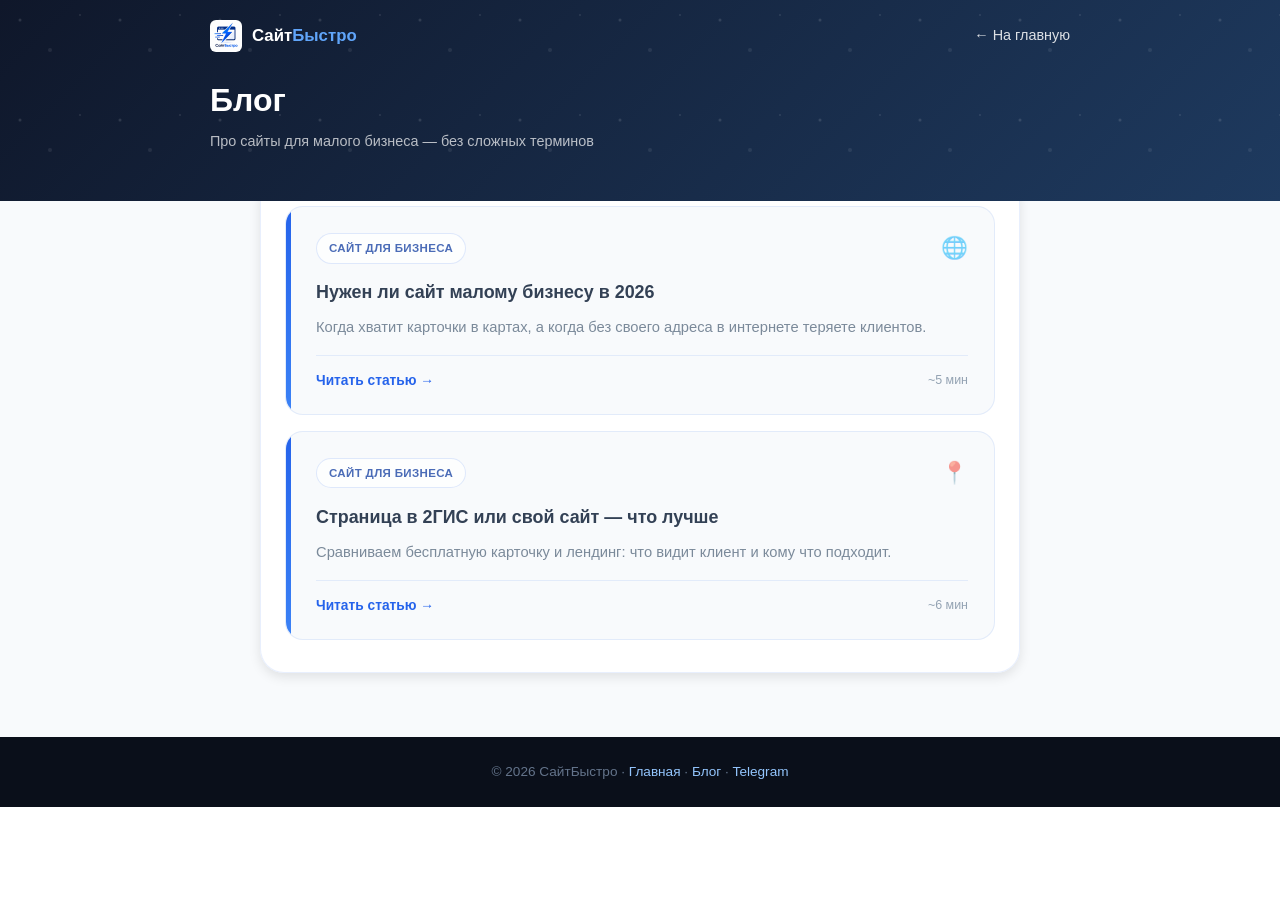
==== blog/index.html @ 291b1a01 "Add blog section matching sonrebenka.ru scheme. Blog index, two starter articles, BLOG.md topic inde" ====
<!DOCTYPE html>
<html lang="ru">
<head>
    <meta charset="UTF-8">
    <meta name="viewport" content="width=device-width, initial-scale=1.0">
    <title>Блог — СайтБыстро</title>
    <meta name="description" content="Статьи о сайтах для малого бизнеса: зачем нужен лендинг, 2ГИС vs свой сайт, SEO и простые советы.">
    <link rel="icon" href="/logo.jpg">
    <link rel="stylesheet" href="/blog.css">
</head>
<body>

    <header class="page-header">
        <div class="container">
            <nav class="page-nav">
                <a href="/" class="page-brand">
                    <img src="/logo.jpg" alt="">
                    <span>Сайт<em>Быстро</em></span>
                </a>
                <a href="/" class="page-back">← На главную</a>
            </nav>
            <h1>Блог</h1>
            <p class="page-meta">Про сайты для малого бизнеса — без сложных терминов</p>
        </div>
    </header>

    <main class="legal-main">
        <div class="container">
            <div class="blog-panel">
                <div class="blog-list">
                    <a href="/blog/nuzhen-li-sait-malomu-biznesu/" class="post-card">
                        <div class="post-card-top">
                            <span class="post-tag">Сайт для бизнеса</span>
                            <span class="post-icon" aria-hidden="true">🌐</span>
                        </div>
                        <h2>Нужен ли сайт малому бизнесу в 2026</h2>
                        <p>Когда хватит карточки в картах, а когда без своего адреса в интернете теряете клиентов.</p>
                        <div class="post-card-footer">
                            <span class="read-more">Читать статью →</span>
                            <span class="post-card-time">~5 мин</span>
                        </div>
                    </a>
                    <a href="/blog/stranica-v-2gis-ili-svoj-sait/" class="post-card">
                        <div class="post-card-top">
                            <span class="post-tag">Сайт для бизнеса</span>
                            <span class="post-icon" aria-hidden="true">📍</span>
                        </div>
                        <h2>Страница в 2ГИС или свой сайт — что лучше</h2>
                        <p>Сравниваем бесплатную карточку и лендинг: что видит клиент и кому что подходит.</p>
                        <div class="post-card-footer">
                            <span class="read-more">Читать статью →</span>
                            <span class="post-card-time">~6 мин</span>
                        </div>
                    </a>
                </div>
            </div>
        </div>
    </main>

    <footer class="site-footer">
        <p>© 2026 СайтБыстро · <a href="/">Главная</a> · <a href="/blog/">Блог</a> · <a href="https://t.me/eldtoll" target="_blank" rel="noopener">Telegram</a></p>
    </footer>

</body>
</html>
---- blog.css ----
/* СайтБыстро — блог и внутренние страницы */

:root {
    --primary: #2563eb;
    --primary-dark: #1d4ed8;
    --primary-light: #60a5fa;
    --text-dark: #1f2937;
    --text-light: #64748b;
    --bg-light: #f8fafc;
    --gradient-hero: linear-gradient(135deg, #0f172a 0%, #1e3a5f 100%);
    --gradient-btn: linear-gradient(135deg, #2563eb 0%, #3b82f6 100%);
    --shadow-sm: 0 1px 3px rgba(0,0,0,0.08);
    --shadow-md: 0 4px 12px rgba(0,0,0,0.1);
    --shadow-lg: 0 10px 30px rgba(0,0,0,0.12);
}

* { box-sizing: border-box; margin: 0; padding: 0; }

body {
    font-family: -apple-system, BlinkMacSystemFont, 'Segoe UI', sans-serif;
    line-height: 1.6;
    color: var(--text-dark);
    background: white;
}

.container {
    max-width: 900px;
    margin: 0 auto;
    padding: 0 20px;
}

/* ── Home blog banner ─────────────────── */
.home-blog {
    padding: 0 20px 56px;
    background: white;
}

.home-blog-banner {
    display: flex;
    align-items: center;
    gap: 18px;
    max-width: 640px;
    margin: 0 auto;
    padding: 20px 24px;
    text-decoration: none;
    background: var(--bg-light);
    border: 1px solid rgba(37, 99, 235, 0.14);
    border-radius: 16px;
    box-shadow: var(--shadow-sm);
    transition: all 0.25s ease;
}

.home-blog-banner:hover {
    transform: translateY(-2px);
    box-shadow: var(--shadow-md);
    border-color: rgba(37, 99, 235, 0.28);
    background: #eff6ff;
}

.home-blog-banner-icon {
    flex-shrink: 0;
    font-size: 1.5rem;
    line-height: 1;
    opacity: 0.7;
}

.home-blog-banner-text {
    flex: 1;
    display: flex;
    flex-direction: column;
    gap: 4px;
    min-width: 0;
}

.home-blog-banner-text strong {
    font-size: 1.02rem;
    font-weight: 700;
    color: #334155;
}

.home-blog-banner-text span {
    font-size: 0.88rem;
    color: #7b8a9a;
    line-height: 1.45;
}

.home-blog-banner-arrow {
    flex-shrink: 0;
    font-size: 1.2rem;
    font-weight: 600;
    color: var(--primary);
    opacity: 0.85;
    transition: transform 0.2s ease;
}

.home-blog-banner:hover .home-blog-banner-arrow {
    transform: translateX(4px);
    opacity: 1;
}

/* ── Inner pages ─────────────────────── */
.page-header {
    background: var(--gradient-hero);
    color: white;
    padding: 20px 0 48px;
    position: relative;
    overflow: hidden;
}

.page-header::before {
    content: '';
    position: absolute;
    inset: 0;
    background: url('data:image/svg+xml,<svg width="100" height="100" xmlns="http://www.w3.org/2000/svg"><circle cx="20" cy="20" r="1.5" fill="rgba(255,255,255,0.12)"/><circle cx="80" cy="15" r="1" fill="rgba(255,255,255,0.1)"/><circle cx="50" cy="50" r="2" fill="rgba(255,255,255,0.08)"/></svg>');
    pointer-events: none;
}

.page-header .container { position: relative; z-index: 1; }

.page-nav {
    display: flex;
    align-items: center;
    justify-content: space-between;
    gap: 16px;
    margin-bottom: 28px;
}

.page-brand {
    display: inline-flex;
    align-items: center;
    gap: 10px;
    color: white;
    font-weight: 800;
    font-size: 1.05rem;
    text-decoration: none;
}

.page-brand img {
    width: 32px;
    height: 32px;
    border-radius: 6px;
    object-fit: cover;
}

.page-brand em { color: #60a5fa; font-style: normal; }

.page-back {
    color: rgba(255,255,255,0.85);
    text-decoration: none;
    font-size: 0.9rem;
}

.page-back:hover { color: white; }

.page-header h1 {
    font-size: 2rem;
    font-weight: 800;
    line-height: 1.25;
    max-width: 720px;
}

.page-header .page-meta {
    margin-top: 10px;
    font-size: 0.9rem;
    opacity: 0.7;
}

.legal-main {
    background: var(--bg-light);
    padding: 0 0 64px;
    margin-top: -24px;
}

.legal-card {
    max-width: 720px;
    margin: 0 auto;
    background: white;
    border-radius: 18px;
    padding: 40px 36px;
    box-shadow: var(--shadow-md);
    border-top: 3px solid var(--primary-light);
}

.legal-card h2 {
    font-size: 1.15rem;
    font-weight: 700;
    color: var(--text-dark);
    margin: 2rem 0 0.75rem;
}

.legal-card h2:first-of-type { margin-top: 0; }

.legal-card p {
    color: var(--text-light);
    line-height: 1.75;
    margin-bottom: 0.85rem;
}

.legal-card ul,
.legal-card ol {
    color: var(--text-light);
    padding-left: 1.35rem;
    margin-bottom: 0.85rem;
}

.legal-card li {
    margin-bottom: 0.4rem;
    line-height: 1.65;
}

.legal-card a {
    color: var(--primary);
    text-decoration: none;
}

.legal-card a:hover {
    color: var(--primary-dark);
    text-decoration: underline;
}

.legal-card strong { color: var(--text-dark); }

.article-lead {
    font-size: 1.05rem;
    color: var(--text-light);
    margin-bottom: 0.5rem;
}

.article-cta {
    margin-top: 2rem;
    padding: 24px;
    background: #eff6ff;
    border-radius: 14px;
    border-left: 4px solid var(--primary-light);
}

.article-cta p { margin-bottom: 14px; color: var(--text-light); }

.article-cta .btn {
    display: inline-block;
    padding: 14px 28px;
    background: var(--gradient-btn);
    color: white;
    font-weight: 700;
    text-decoration: none;
    border-radius: 10px;
    box-shadow: 0 6px 20px rgba(37, 99, 235, 0.3);
    transition: transform 0.2s, box-shadow 0.2s;
}

.article-cta .btn:hover {
    transform: translateY(-2px);
    box-shadow: var(--shadow-lg);
}

/* ── Blog listing ────────────────────── */
.blog-panel {
    max-width: 760px;
    margin: 0 auto;
    background: rgba(255, 255, 255, 0.92);
    border-radius: 24px;
    padding: 28px 24px 32px;
    box-shadow: var(--shadow-md);
    border: 1px solid rgba(37, 99, 235, 0.1);
}

.blog-list {
    display: flex;
    flex-direction: column;
    gap: 16px;
}

.post-card {
    position: relative;
    background: var(--bg-light);
    border-radius: 18px;
    padding: 24px 26px 22px 30px;
    text-decoration: none;
    display: block;
    transition: all 0.28s ease;
    border: 1px solid rgba(37, 99, 235, 0.1);
    overflow: hidden;
}

.post-card::before {
    content: '';
    position: absolute;
    left: 0;
    top: 0;
    bottom: 0;
    width: 5px;
    background: var(--gradient-btn);
    border-radius: 18px 0 0 18px;
}

.post-card:hover {
    transform: translateY(-3px);
    background: #eff6ff;
    border-color: rgba(37, 99, 235, 0.2);
    box-shadow: var(--shadow-sm);
}

.post-card-top {
    display: flex;
    align-items: center;
    justify-content: space-between;
    gap: 12px;
    margin-bottom: 14px;
}

.post-tag {
    font-size: 0.72rem;
    font-weight: 600;
    letter-spacing: 0.03em;
    text-transform: uppercase;
    color: #4b6cb7;
    background: rgba(255, 255, 255, 0.7);
    border: 1px solid rgba(37, 99, 235, 0.14);
    padding: 5px 12px;
    border-radius: 50px;
}

.post-icon { font-size: 1.35rem; opacity: 0.55; }

.post-card h2 {
    font-size: 1.12rem;
    font-weight: 600;
    color: #334155;
    margin: 0 0 10px;
    line-height: 1.4;
}

.post-card p {
    color: #7b8a9a;
    font-size: 0.92rem;
    line-height: 1.65;
    margin: 0;
}

.post-card-footer {
    display: flex;
    align-items: center;
    justify-content: space-between;
    margin-top: 16px;
    padding-top: 14px;
    border-top: 1px solid rgba(37, 99, 235, 0.1);
}

.post-card .read-more {
    font-size: 0.86rem;
    font-weight: 600;
    color: var(--primary);
}

.post-card-time {
    font-size: 0.78rem;
    color: #94a3b3;
}

/* ── Footer ─────────────────────────── */
.site-footer {
    background: #0a0f1a;
    color: #64748b;
    text-align: center;
    padding: 24px 20px;
    font-size: 0.85rem;
}

.site-footer a {
    color: #93c5fd;
    text-decoration: none;
}

.site-footer a:hover { text-decoration: underline; }

@media (max-width: 768px) {
    .page-header h1 { font-size: 1.55rem; }
    .legal-card { padding: 28px 22px; }
    .blog-panel { padding: 20px 16px 24px; border-radius: 18px; }
    .post-card { padding: 20px 18px 18px 24px; }
    .page-nav { flex-direction: column; align-items: flex-start; gap: 10px; }
    .home-blog-banner { padding: 18px 20px; gap: 14px; }
}
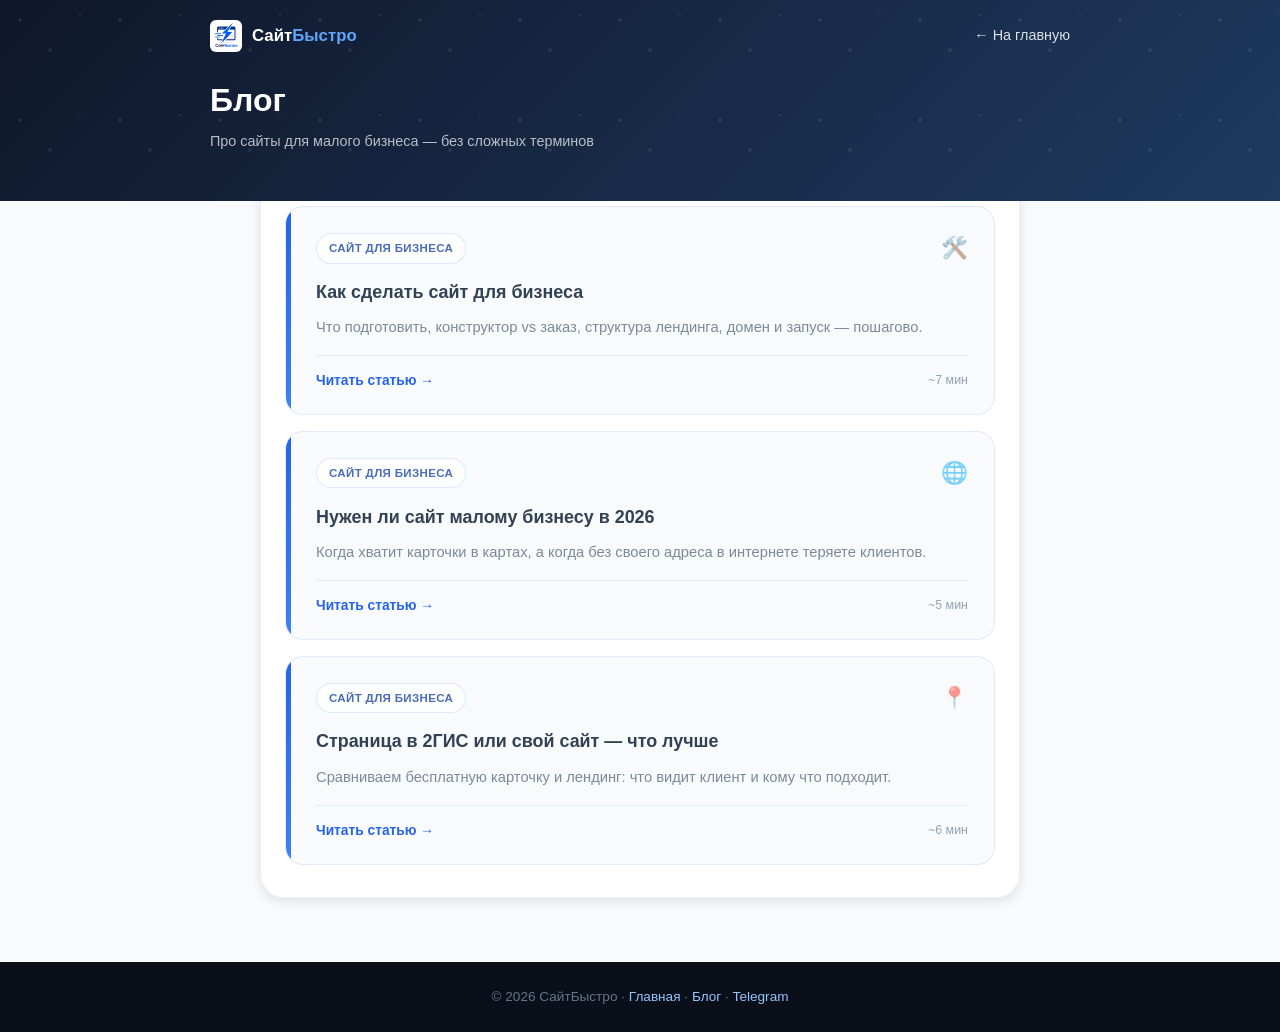
==== commit ed45c418: "SEO meta, blog content plan, and how-to business site article. Homepage keywords in title/descriptio" ====
--- a/blog/index.html
+++ b/blog/index.html
@@ -28,6 +28,18 @@
         <div class="container">
             <div class="blog-panel">
                 <div class="blog-list">
+                    <a href="/blog/kak-sdelat-sait-dlya-biznesa/" class="post-card">
+                        <div class="post-card-top">
+                            <span class="post-tag">Сайт для бизнеса</span>
+                            <span class="post-icon" aria-hidden="true">🛠️</span>
+                        </div>
+                        <h2>Как сделать сайт для бизнеса</h2>
+                        <p>Что подготовить, конструктор vs заказ, структура лендинга, домен и запуск — пошагово.</p>
+                        <div class="post-card-footer">
+                            <span class="read-more">Читать статью →</span>
+                            <span class="post-card-time">~7 мин</span>
+                        </div>
+                    </a>
                     <a href="/blog/nuzhen-li-sait-malomu-biznesu/" class="post-card">
                         <div class="post-card-top">
                             <span class="post-tag">Сайт для бизнеса</span>
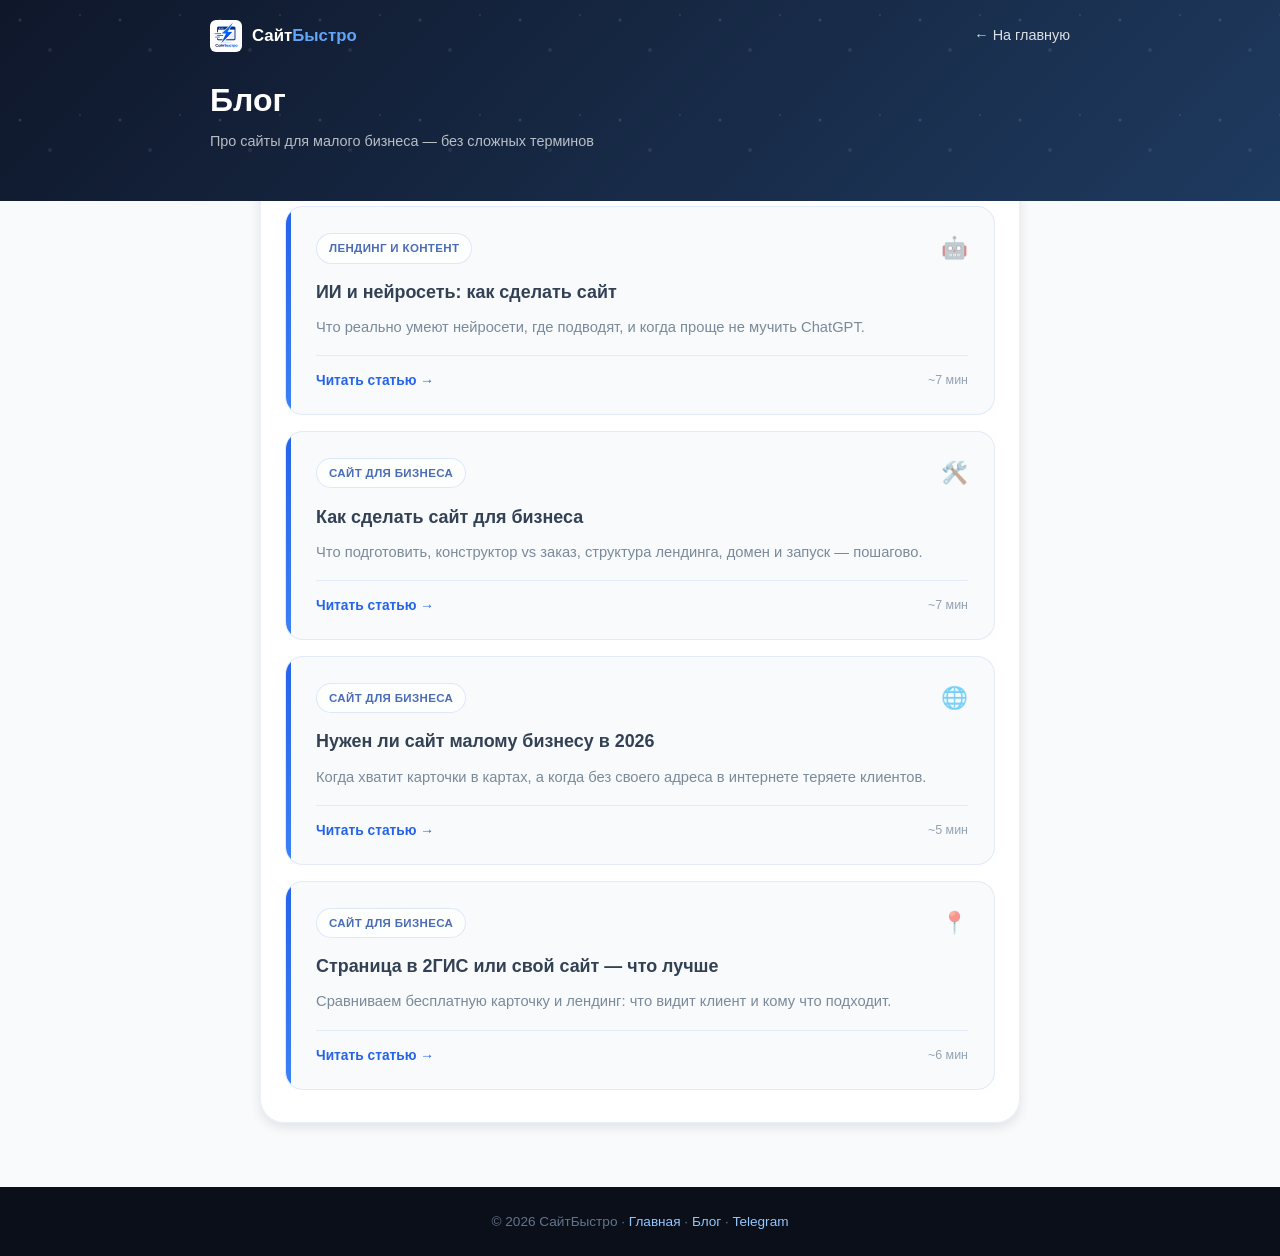
==== commit d67eb84e: "Add blog article on making a site with AI and neural networks. Targets queries ii/nejroset sdelat sa" ====
--- a/blog/index.html
+++ b/blog/index.html
@@ -28,6 +28,18 @@
         <div class="container">
             <div class="blog-panel">
                 <div class="blog-list">
+                    <a href="/blog/ii-sdelat-sait/" class="post-card">
+                        <div class="post-card-top">
+                            <span class="post-tag">Лендинг и контент</span>
+                            <span class="post-icon" aria-hidden="true">🤖</span>
+                        </div>
+                        <h2>ИИ и нейросеть: как сделать сайт</h2>
+                        <p>Что реально умеют нейросети, где подводят, и когда проще не мучить ChatGPT.</p>
+                        <div class="post-card-footer">
+                            <span class="read-more">Читать статью →</span>
+                            <span class="post-card-time">~7 мин</span>
+                        </div>
+                    </a>
                     <a href="/blog/kak-sdelat-sait-dlya-biznesa/" class="post-card">
                         <div class="post-card-top">
                             <span class="post-tag">Сайт для бизнеса</span>
--- a/blog.css
+++ b/blog.css
@@ -190,6 +190,13 @@
 
 .legal-card h2:first-of-type { margin-top: 0; }
 
+.legal-card h3 {
+    font-size: 1rem;
+    font-weight: 700;
+    color: var(--text-dark);
+    margin: 1.25rem 0 0.5rem;
+}
+
 .legal-card p {
     color: var(--text-light);
     line-height: 1.75;
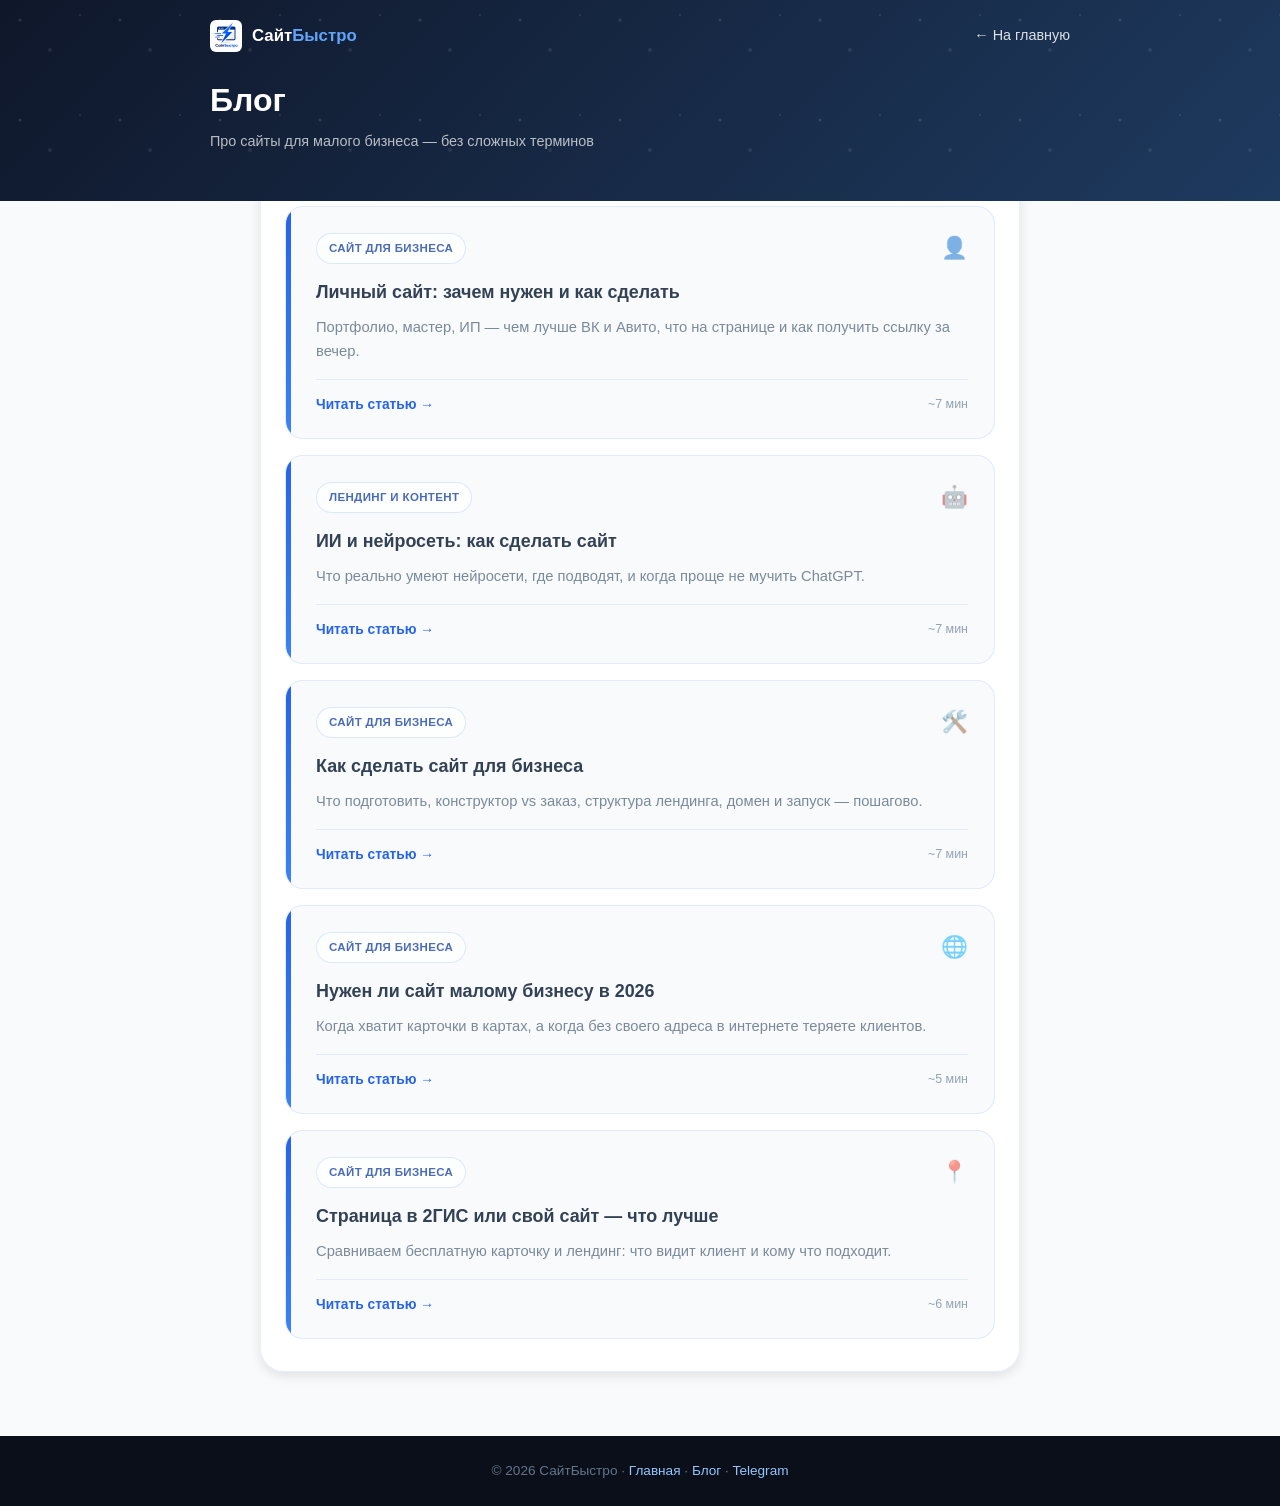
==== commit 60efc999: "Добавить SEO-статью про личный сайт в блог. Перехват запроса «личный сайт» с CTA на заказ лендинга. " ====
--- a/blog/index.html
+++ b/blog/index.html
@@ -28,6 +28,18 @@
         <div class="container">
             <div class="blog-panel">
                 <div class="blog-list">
+                    <a href="/blog/lichnyj-sait/" class="post-card">
+                        <div class="post-card-top">
+                            <span class="post-tag">Сайт для бизнеса</span>
+                            <span class="post-icon" aria-hidden="true">👤</span>
+                        </div>
+                        <h2>Личный сайт: зачем нужен и как сделать</h2>
+                        <p>Портфолио, мастер, ИП — чем лучше ВК и Авито, что на странице и как получить ссылку за вечер.</p>
+                        <div class="post-card-footer">
+                            <span class="read-more">Читать статью →</span>
+                            <span class="post-card-time">~7 мин</span>
+                        </div>
+                    </a>
                     <a href="/blog/ii-sdelat-sait/" class="post-card">
                         <div class="post-card-top">
                             <span class="post-tag">Лендинг и контент</span>
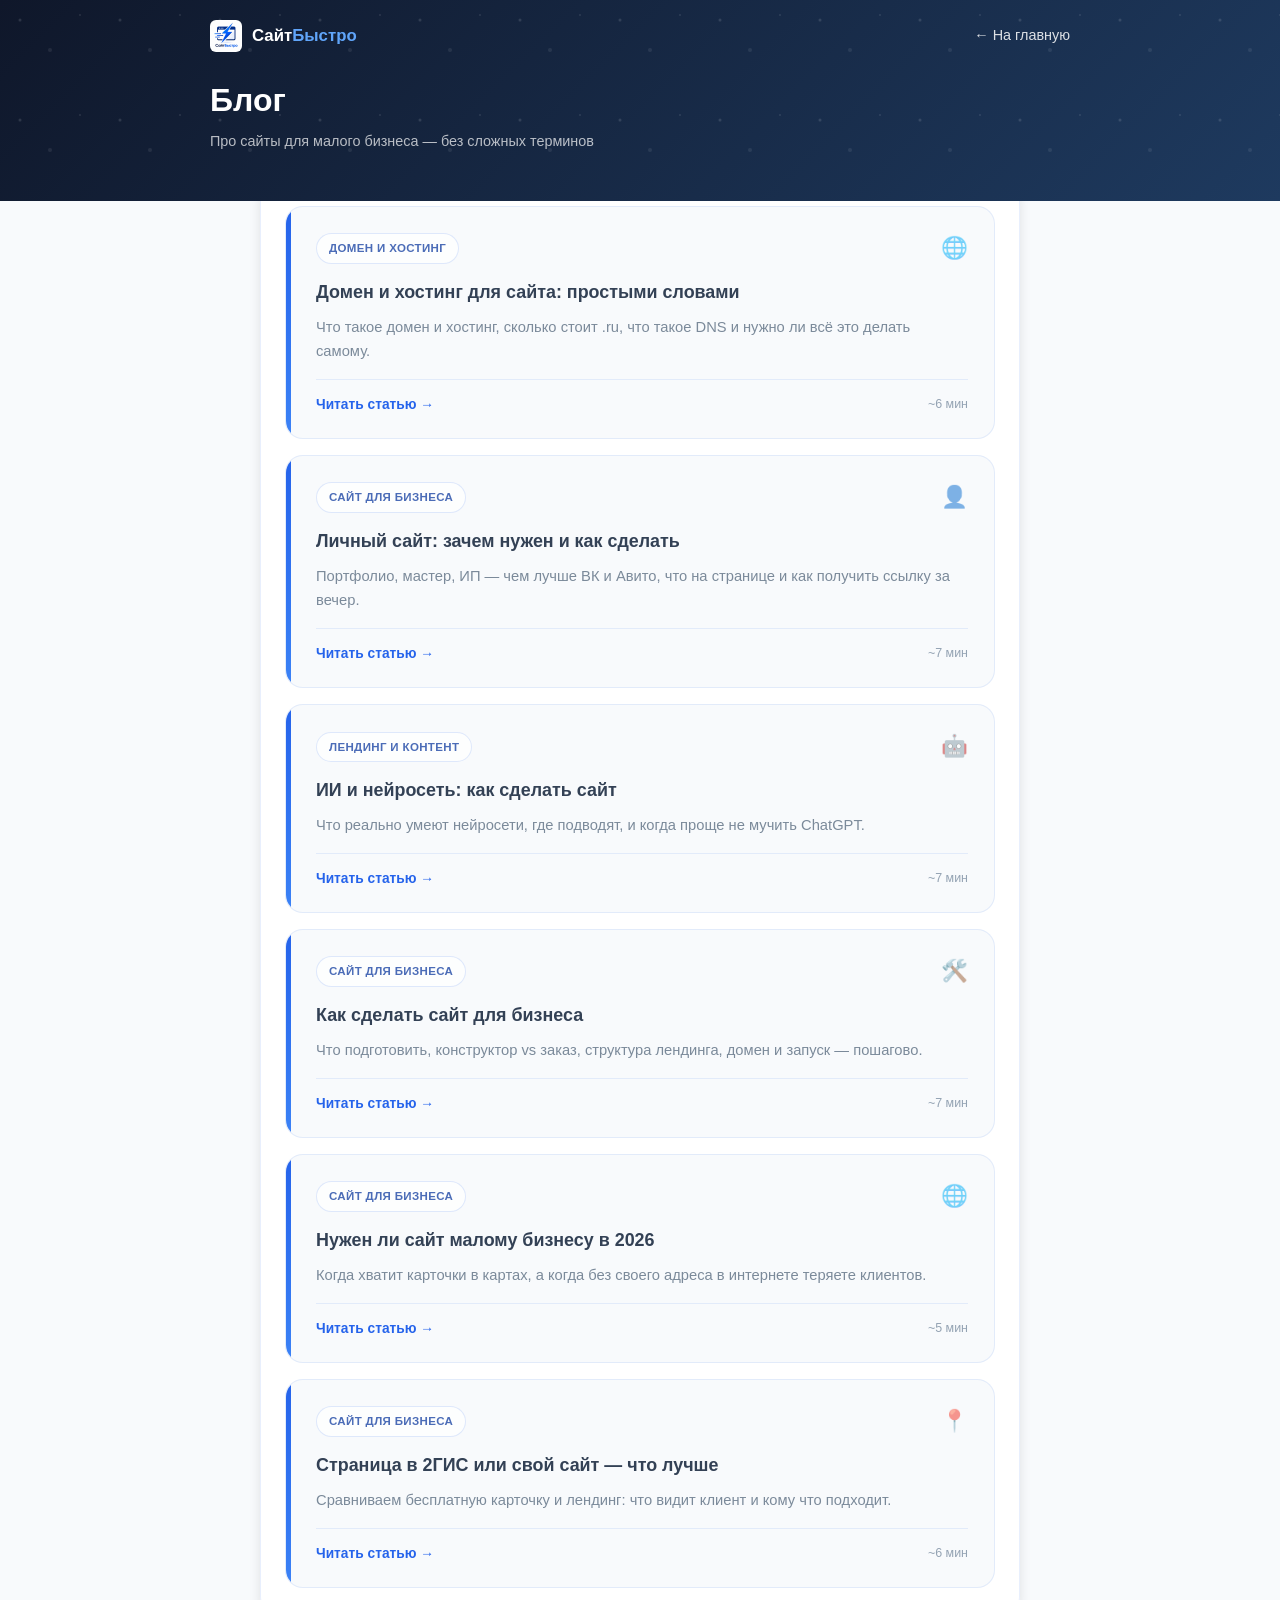
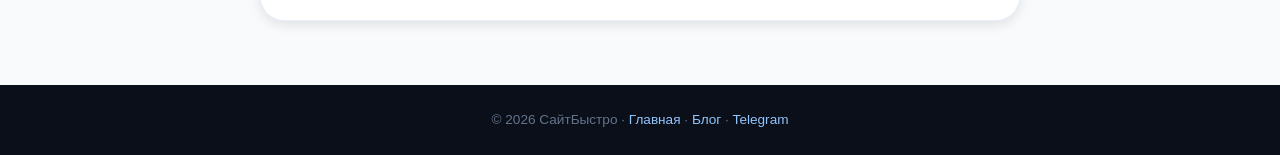
==== commit 1f083d9d: "Добавить статью про домен и хостинг для сайта. Простое объяснение для малого бизнеса без IT-терминов" ====
--- a/blog/index.html
+++ b/blog/index.html
@@ -28,6 +28,18 @@
         <div class="container">
             <div class="blog-panel">
                 <div class="blog-list">
+                    <a href="/blog/domen-i-hosting-dlya-saita/" class="post-card">
+                        <div class="post-card-top">
+                            <span class="post-tag">Домен и хостинг</span>
+                            <span class="post-icon" aria-hidden="true">🌐</span>
+                        </div>
+                        <h2>Домен и хостинг для сайта: простыми словами</h2>
+                        <p>Что такое домен и хостинг, сколько стоит .ru, что такое DNS и нужно ли всё это делать самому.</p>
+                        <div class="post-card-footer">
+                            <span class="read-more">Читать статью →</span>
+                            <span class="post-card-time">~6 мин</span>
+                        </div>
+                    </a>
                     <a href="/blog/lichnyj-sait/" class="post-card">
                         <div class="post-card-top">
                             <span class="post-tag">Сайт для бизнеса</span>
